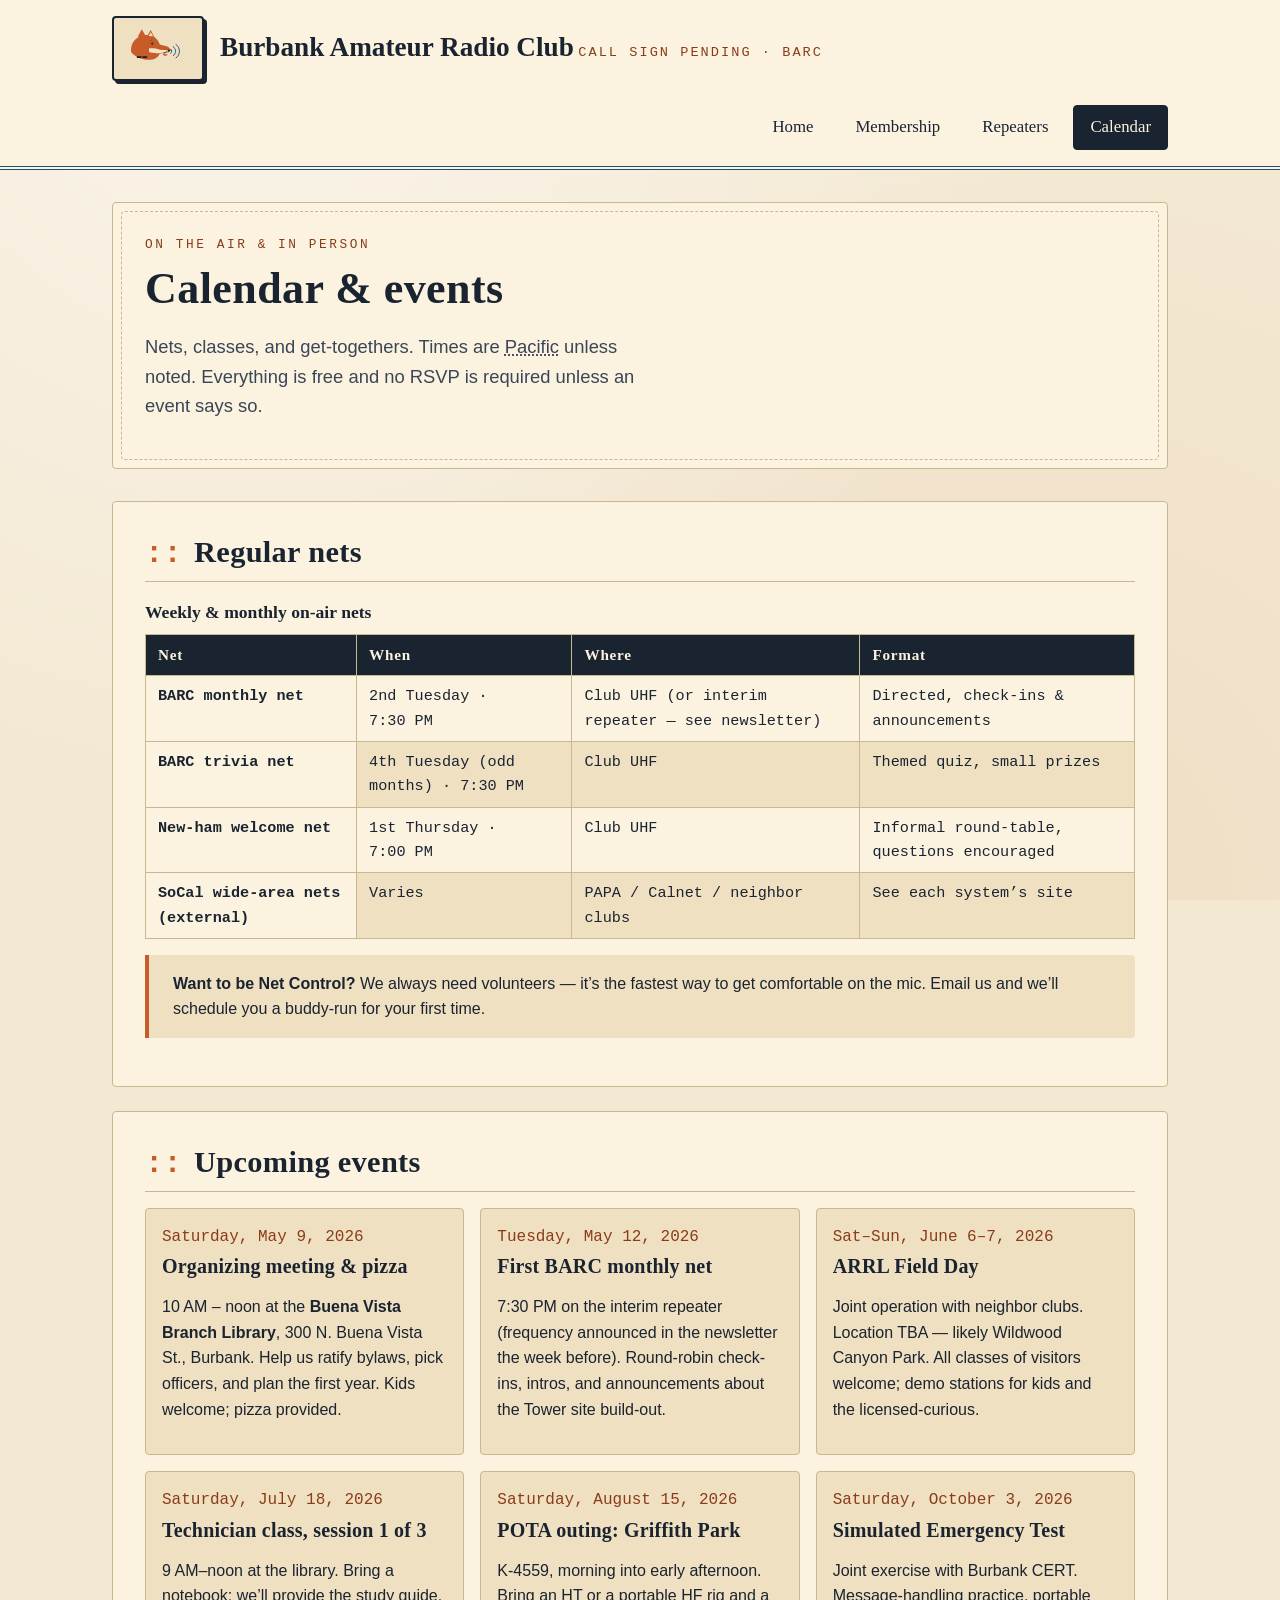
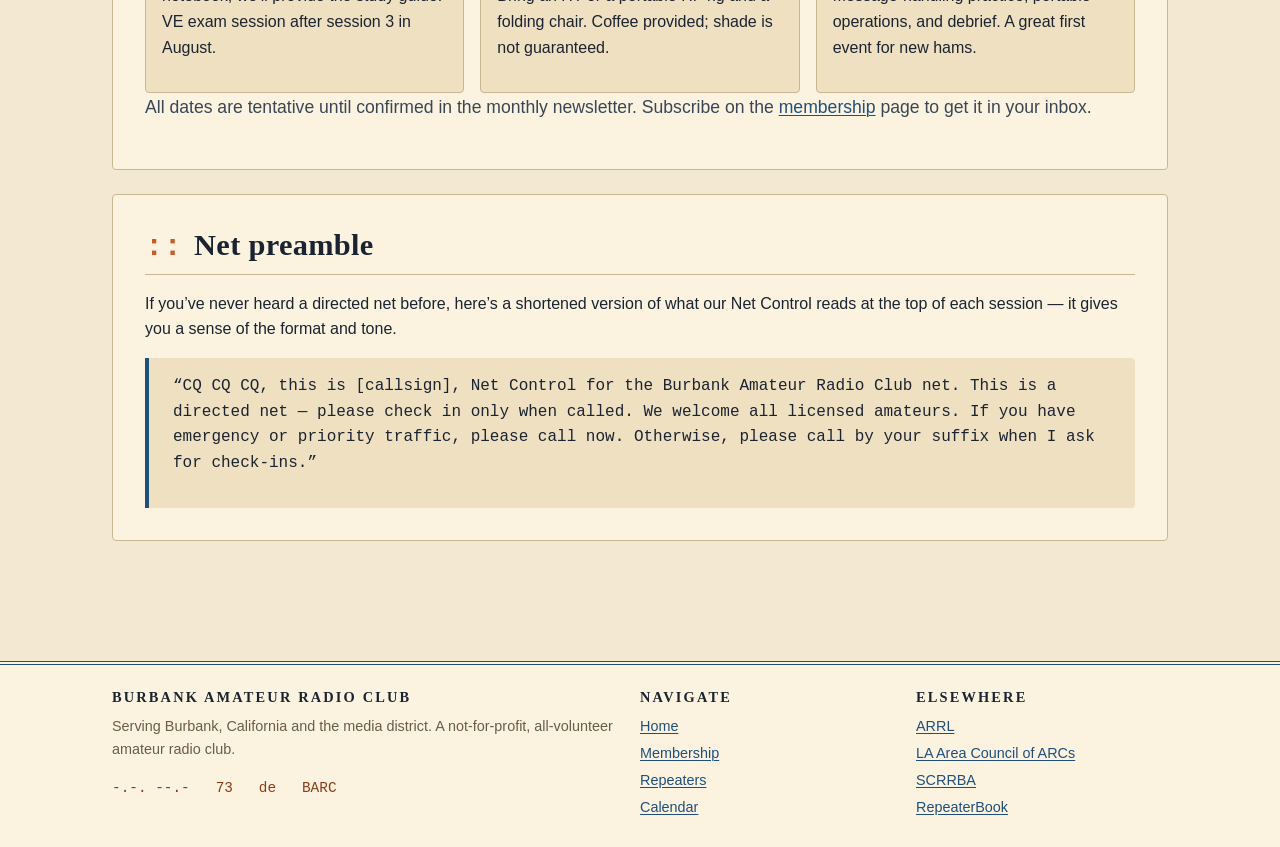
==== calendar.html @ c9621754 "Scaffold initial BARC website Static HTML5/CSS site for the Burbank Amateur Radio Club with four pag" ====
<!DOCTYPE html>
<html lang="en">
<head>
  <meta charset="UTF-8" />
  <meta name="viewport" content="width=device-width, initial-scale=1" />
  <title>Calendar &amp; Events — Burbank Amateur Radio Club</title>
  <meta name="description"
        content="Upcoming nets, classes, and events hosted by the Burbank Amateur Radio Club." />
  <link rel="icon" type="image/svg+xml" href="images/favicon.svg" />
  <link rel="stylesheet" href="css/style.css" />
</head>
<body>
  <a class="skip-link" href="#main">Skip to main content</a>

  <header class="masthead" role="banner">
    <div class="container masthead__inner">
      <a class="brand" href="index.html" aria-label="Burbank Amateur Radio Club home">
        <img class="brand__mark" src="images/logo.svg" alt="" width="92" height="58" />
        <span>
          <span class="brand__name">Burbank Amateur Radio Club</span>
          <span class="brand__call" aria-label="Club call sign pending">CALL SIGN&nbsp;PENDING &middot; BARC</span>
        </span>
      </a>

      <nav class="nav" aria-label="Primary">
        <ul class="nav__list">
          <li><a class="nav__link" href="index.html">Home</a></li>
          <li><a class="nav__link" href="membership.html">Membership</a></li>
          <li><a class="nav__link" href="repeaters.html">Repeaters</a></li>
          <li><a class="nav__link" href="calendar.html" aria-current="page">Calendar</a></li>
        </ul>
      </nav>
    </div>
  </header>

  <main id="main" class="container">

    <section class="hero" aria-labelledby="hero-title">
      <p class="hero__eyebrow">ON THE AIR &amp; IN PERSON</p>
      <h1 id="hero-title">Calendar &amp; events</h1>
      <p class="hero__lede">
        Nets, classes, and get-togethers. Times are
        <abbr title="Pacific Time, America/Los_Angeles">Pacific</abbr> unless noted.
        Everything is free and no RSVP is required unless an event says so.
      </p>
    </section>

    <!-- Recurring / regular schedule -->
    <section class="section" aria-labelledby="nets-title">
      <h2 id="nets-title" class="section__title">Regular nets</h2>

      <div class="table-wrap">
        <table class="data">
          <caption>Weekly &amp; monthly on-air nets</caption>
          <thead>
            <tr>
              <th scope="col">Net</th>
              <th scope="col">When</th>
              <th scope="col">Where</th>
              <th scope="col">Format</th>
            </tr>
          </thead>
          <tbody>
            <tr>
              <th scope="row">BARC monthly net</th>
              <td>2nd Tuesday &middot; 7:30&nbsp;PM</td>
              <td>Club UHF (or interim repeater &mdash; see newsletter)</td>
              <td>Directed, check-ins &amp; announcements</td>
            </tr>
            <tr>
              <th scope="row">BARC trivia net</th>
              <td>4th Tuesday (odd months) &middot; 7:30&nbsp;PM</td>
              <td>Club UHF</td>
              <td>Themed quiz, small prizes</td>
            </tr>
            <tr>
              <th scope="row">New-ham welcome net</th>
              <td>1st Thursday &middot; 7:00&nbsp;PM</td>
              <td>Club UHF</td>
              <td>Informal round-table, questions encouraged</td>
            </tr>
            <tr>
              <th scope="row">SoCal wide-area nets <span aria-hidden="true">(external)</span></th>
              <td>Varies</td>
              <td>PAPA / Calnet / neighbor clubs</td>
              <td>See each system&rsquo;s site</td>
            </tr>
          </tbody>
        </table>
      </div>

      <div class="callout" role="note">
        <strong>Want to be Net Control?</strong>
        We always need volunteers &mdash; it&rsquo;s the fastest way to get comfortable on the
        mic. Email us and we&rsquo;ll schedule you a buddy-run for your first time.
      </div>
    </section>

    <!-- Upcoming one-off events -->
    <section class="section" aria-labelledby="upcoming-title">
      <h2 id="upcoming-title" class="section__title">Upcoming events</h2>

      <ul class="cards">
        <li class="card">
          <p class="mono" style="color:var(--c-accent-d);margin:0 0 0.25rem">
            <time datetime="2026-05-09">Saturday, May&nbsp;9, 2026</time>
          </p>
          <h3>Organizing meeting &amp; pizza</h3>
          <p>
            10&nbsp;AM &ndash; noon at the
            <strong>Buena Vista Branch Library</strong>, 300 N. Buena Vista St., Burbank.
            Help us ratify bylaws, pick officers, and plan the first year.
            Kids welcome; pizza provided.
          </p>
        </li>
        <li class="card">
          <p class="mono" style="color:var(--c-accent-d);margin:0 0 0.25rem">
            <time datetime="2026-05-12">Tuesday, May&nbsp;12, 2026</time>
          </p>
          <h3>First BARC monthly net</h3>
          <p>
            7:30&nbsp;PM on the interim repeater (frequency announced in the
            newsletter the week before). Round-robin check-ins, intros, and
            announcements about the Tower site build-out.
          </p>
        </li>
        <li class="card">
          <p class="mono" style="color:var(--c-accent-d);margin:0 0 0.25rem">
            <time datetime="2026-06-06">Sat&ndash;Sun, June&nbsp;6&ndash;7, 2026</time>
          </p>
          <h3>ARRL Field Day</h3>
          <p>
            Joint operation with neighbor clubs. Location TBA &mdash; likely
            Wildwood Canyon Park. All classes of visitors welcome; demo stations
            for kids and the licensed-curious.
          </p>
        </li>
        <li class="card">
          <p class="mono" style="color:var(--c-accent-d);margin:0 0 0.25rem">
            <time datetime="2026-07-18">Saturday, July&nbsp;18, 2026</time>
          </p>
          <h3>Technician class, session 1 of 3</h3>
          <p>
            9&nbsp;AM&ndash;noon at the library. Bring a notebook; we&rsquo;ll provide the
            study guide. VE exam session after session 3 in August.
          </p>
        </li>
        <li class="card">
          <p class="mono" style="color:var(--c-accent-d);margin:0 0 0.25rem">
            <time datetime="2026-08-15">Saturday, August&nbsp;15, 2026</time>
          </p>
          <h3>POTA outing: Griffith Park</h3>
          <p>
            K-4559, morning into early afternoon. Bring an HT or a portable HF
            rig and a folding chair. Coffee provided; shade is not guaranteed.
          </p>
        </li>
        <li class="card">
          <p class="mono" style="color:var(--c-accent-d);margin:0 0 0.25rem">
            <time datetime="2026-10-03">Saturday, October&nbsp;3, 2026</time>
          </p>
          <h3>Simulated Emergency Test</h3>
          <p>
            Joint exercise with Burbank CERT. Message-handling practice,
            portable operations, and debrief. A great first event for new hams.
          </p>
        </li>
      </ul>

      <p class="lede">
        All dates are tentative until confirmed in the monthly newsletter.
        Subscribe on the <a href="membership.html">membership</a> page to get it
        in your inbox.
      </p>
    </section>

    <!-- Net preamble (educational, a fun retro touch) -->
    <section class="section" aria-labelledby="preamble-title">
      <h2 id="preamble-title" class="section__title">Net preamble</h2>
      <p>
        If you&rsquo;ve never heard a directed net before, here&rsquo;s a shortened version of
        what our Net Control reads at the top of each session &mdash; it gives you a
        sense of the format and tone.
      </p>
      <blockquote style="
        font-family: var(--ff-mono);
        background: var(--c-surface-2);
        border-left: 4px solid var(--c-primary);
        padding: var(--space-4) var(--space-6);
        margin: 0;
        border-radius: 0 var(--radius) var(--radius) 0;
      ">
        <p>
          &ldquo;CQ CQ CQ, this is <span class="visually-hidden">call sign pending</span>
          [callsign], Net Control for the Burbank Amateur Radio Club net.
          This is a directed net &mdash; please check in only when called.
          We welcome all licensed amateurs. If you have emergency or priority
          traffic, please call now. Otherwise, please call by your suffix
          when I ask for check-ins.&rdquo;
        </p>
      </blockquote>
    </section>

  </main>

  <footer class="footer" role="contentinfo">
    <div class="container footer__grid">
      <div>
        <h4>Burbank Amateur Radio Club</h4>
        <p>
          Serving Burbank, California and the media district.
          A not-for-profit, all-volunteer amateur radio club.
        </p>
        <p class="footer__sign">-.-. --.- &nbsp; 73 &nbsp; de &nbsp; BARC</p>
      </div>
      <div>
        <h4>Navigate</h4>
        <ul>
          <li><a href="index.html">Home</a></li>
          <li><a href="membership.html">Membership</a></li>
          <li><a href="repeaters.html">Repeaters</a></li>
          <li><a href="calendar.html">Calendar</a></li>
        </ul>
      </div>
      <div>
        <h4>Elsewhere</h4>
        <ul>
          <li><a href="https://www.arrl.org/" rel="external noopener">ARRL</a></li>
          <li><a href="https://laacarc.org/" rel="external noopener">LA Area Council of ARCs</a></li>
          <li><a href="https://www.scrrba.org/" rel="external noopener">SCRRBA</a></li>
          <li><a href="https://www.repeaterbook.com/" rel="external noopener">RepeaterBook</a></li>
        </ul>
      </div>
    </div>
  </footer>

</body>
</html>
---- css/style.css ----
/* =========================================================================
   Burbank Amateur Radio Club (BARC) — stylesheet
   -------------------------------------------------------------------------
   Goal: clean, accessible HTML5/CSS with a retro HAM-radio aesthetic
   (warm paper tones, masthead serifs, callsign monospace, schematic blue)
   tempered by modern layout, spacing, and focus handling.
   ========================================================================= */

/* ---- 1. Design tokens --------------------------------------------------- */
:root {
  /* Palette: warm paper + schematic blue + shiba rust */
  --c-bg:        #f3e8d2;   /* warm cream "paper" */
  --c-surface:   #fbf3e0;   /* slightly lighter card */
  --c-surface-2: #efe0c2;   /* sidebar / inset */
  --c-ink:       #1a2330;   /* near-black for text */
  --c-ink-soft:  #3a4656;
  --c-muted:     #6b5c46;
  --c-primary:   #1f4f7a;   /* schematic / old-ink blue */
  --c-primary-d: #15395a;
  --c-accent:    #c75b2a;   /* shiba rust (decorative / backgrounds) */
  --c-accent-d:  #8a3c18;   /* darker rust for small text (WCAG AA-safe on cream) */
  --c-mustard:   #d8a32b;
  --c-rule:      #c9b791;   /* hairline rule the color of aged paper */

  /* Type */
  --ff-serif:  Georgia, "Iowan Old Style", "Palatino Linotype", Palatino, serif;
  --ff-sans:   -apple-system, BlinkMacSystemFont, "Segoe UI", Roboto, "Helvetica Neue", Arial, sans-serif;
  --ff-mono:   "SFMono-Regular", ui-monospace, Menlo, Consolas, "Courier New", monospace;

  /* Rhythm */
  --fs-base:   1rem;         /* 16px */
  --lh-base:   1.6;
  --space-1:   0.25rem;
  --space-2:   0.5rem;
  --space-3:   0.75rem;
  --space-4:   1rem;
  --space-6:   1.5rem;
  --space-8:   2rem;
  --space-12:  3rem;

  --radius:    4px;
  --max-w:     68rem;
}

/* ---- 2. Reset-ish base -------------------------------------------------- */
*,
*::before,
*::after { box-sizing: border-box; }

html { scroll-behavior: smooth; }

@media (prefers-reduced-motion: reduce) {
  html { scroll-behavior: auto; }
  *,
  *::before,
  *::after {
    animation-duration: 0.001ms !important;
    animation-iteration-count: 1 !important;
    transition-duration: 0.001ms !important;
  }
}

body {
  margin: 0;
  font-family: var(--ff-sans);
  font-size: var(--fs-base);
  line-height: var(--lh-base);
  color: var(--c-ink);
  background-color: var(--c-bg);
  /* Subtle "old paper" gradient — no image required */
  background-image:
    radial-gradient(circle at 20% 0%, rgba(255,255,255,0.55), transparent 60%),
    radial-gradient(circle at 80% 100%, rgba(199,91,42,0.08), transparent 55%);
  background-attachment: fixed;
}

img, svg { max-width: 100%; height: auto; display: block; }

/* ---- 3. Typography ------------------------------------------------------ */
h1, h2, h3, h4 {
  font-family: var(--ff-serif);
  color: var(--c-ink);
  line-height: 1.2;
  margin: 0 0 var(--space-4);
  letter-spacing: 0.01em;
}
h1 { font-size: clamp(1.75rem, 2.4vw + 1rem, 2.75rem); }
h2 { font-size: clamp(1.4rem, 1.4vw + 1rem, 1.9rem); }
h3 { font-size: 1.25rem; }

p { margin: 0 0 var(--space-4); }

a {
  color: var(--c-primary);
  text-decoration-thickness: 1px;
  text-underline-offset: 2px;
}
a:hover { color: var(--c-primary-d); }
a:focus-visible {
  outline: 3px solid var(--c-mustard);
  outline-offset: 2px;
  border-radius: 2px;
}

/* Monospace for technical radio data (callsigns, frequencies, grid squares) */
.mono,
code,
kbd { font-family: var(--ff-mono); }

/* ---- 4. Accessibility helpers ------------------------------------------ */

/* Skip link, visible only on focus */
.skip-link {
  position: absolute;
  left: var(--space-2);
  top: -3rem;
  background: var(--c-ink);
  color: var(--c-bg);
  padding: var(--space-2) var(--space-4);
  border-radius: var(--radius);
  z-index: 100;
  text-decoration: none;
}
.skip-link:focus { top: var(--space-2); }

/* Visually hidden but still available to screen readers */
.visually-hidden {
  position: absolute !important;
  width: 1px; height: 1px;
  padding: 0; margin: -1px;
  overflow: hidden; clip: rect(0,0,0,0);
  white-space: nowrap; border: 0;
}

/* ---- 5. Layout shell --------------------------------------------------- */
.container {
  width: 100%;
  max-width: var(--max-w);
  margin-inline: auto;
  padding-inline: var(--space-4);
}

main {
  padding-block: var(--space-8) var(--space-12);
}

/* ---- 6. Masthead / header ---------------------------------------------- */
.masthead {
  background: var(--c-surface);
  border-bottom: 4px double var(--c-primary);
}
.masthead__inner {
  display: flex;
  align-items: center;
  gap: var(--space-6);
  padding-block: var(--space-4);
  flex-wrap: wrap;
}

/* Logo block: SVG framed like an old license plate / QSL card */
.brand {
  display: flex;
  align-items: center;
  gap: var(--space-4);
  text-decoration: none;
  color: inherit;
}
.brand__mark {
  width: 92px;
  height: auto;
  background: var(--c-surface-2);
  border: 2px solid var(--c-ink);
  padding: var(--space-2);
  border-radius: var(--radius);
  box-shadow: 3px 3px 0 var(--c-ink);
}
.brand__name {
  font-family: var(--ff-serif);
  font-weight: 700;
  font-size: clamp(1.3rem, 1.2vw + 1rem, 1.7rem);
  line-height: 1.1;
  margin: 0;
}
.brand__call {
  font-family: var(--ff-mono);
  font-size: 0.85rem;
  color: var(--c-accent-d);
  letter-spacing: 0.15em;
  text-transform: uppercase;
  margin-top: var(--space-1);
}

/* ---- 7. Primary navigation --------------------------------------------- */
.nav {
  margin-left: auto;
}
.nav__list {
  display: flex;
  flex-wrap: wrap;
  gap: var(--space-2);
  list-style: none;
  margin: 0;
  padding: 0;
}
.nav__link {
  display: inline-block;
  padding: var(--space-2) var(--space-4);
  font-family: var(--ff-serif);
  font-size: 1.05rem;
  color: var(--c-ink);
  text-decoration: none;
  border: 1px solid transparent;
  border-radius: var(--radius);
}
.nav__link:hover {
  background: var(--c-surface-2);
  border-color: var(--c-rule);
}
.nav__link[aria-current="page"] {
  background: var(--c-ink);
  color: var(--c-surface);
  border-color: var(--c-ink);
}

/* ---- 8. Hero / page banner --------------------------------------------- */
.hero {
  background: var(--c-surface);
  border: 1px solid var(--c-rule);
  border-radius: var(--radius);
  padding: var(--space-8);
  margin-bottom: var(--space-8);
  position: relative;
  overflow: hidden;
}
/* Retro ASCII-ish divider via border styles, no images. */
.hero::before {
  content: "";
  position: absolute;
  inset: 8px;
  border: 1px dashed var(--c-rule);
  pointer-events: none;
  border-radius: var(--radius);
}
.hero__eyebrow {
  font-family: var(--ff-mono);
  text-transform: uppercase;
  letter-spacing: 0.2em;
  font-size: 0.8rem;
  color: var(--c-accent-d);
  margin-bottom: var(--space-2);
}
.hero__lede {
  font-size: 1.15rem;
  color: var(--c-ink-soft);
  max-width: 48ch;
}

/* ---- 9. Content sections ----------------------------------------------- */
.section {
  background: var(--c-surface);
  border: 1px solid var(--c-rule);
  border-radius: var(--radius);
  padding: var(--space-8);
  margin-bottom: var(--space-6);
}
.section__title {
  display: flex;
  align-items: baseline;
  gap: var(--space-3);
  margin-bottom: var(--space-4);
  border-bottom: 1px solid var(--c-rule);
  padding-bottom: var(--space-2);
}
.section__title::before {
  content: "::";
  color: var(--c-accent);
  font-family: var(--ff-mono);
}

/* Two-column content where the viewport allows. */
.grid-2 {
  display: grid;
  gap: var(--space-6);
  grid-template-columns: 1fr;
}
@media (min-width: 48rem) {
  .grid-2 { grid-template-columns: 1fr 1fr; }
}

/* Card list for features / event highlights */
.cards {
  display: grid;
  gap: var(--space-4);
  grid-template-columns: 1fr;
  list-style: none;
  padding: 0;
  margin: 0;
}
@media (min-width: 40rem) { .cards { grid-template-columns: 1fr 1fr; } }
@media (min-width: 64rem) { .cards { grid-template-columns: repeat(3, 1fr); } }

.card {
  background: var(--c-surface-2);
  border: 1px solid var(--c-rule);
  border-radius: var(--radius);
  padding: var(--space-4);
}
.card h3 { margin-top: 0; }

/* "Callout" / notice box */
.callout {
  border-left: 4px solid var(--c-accent);
  background: var(--c-surface-2);
  padding: var(--space-4) var(--space-6);
  border-radius: 0 var(--radius) var(--radius) 0;
  margin-block: var(--space-4);
}
.callout--info { border-left-color: var(--c-primary); }

/* ---- 10. Data tables (repeaters, net schedule) ------------------------- */
.table-wrap { overflow-x: auto; }

table.data {
  width: 100%;
  border-collapse: collapse;
  font-family: var(--ff-mono);
  font-size: 0.95rem;
  background: var(--c-surface);
}
table.data caption {
  caption-side: top;
  text-align: left;
  font-family: var(--ff-serif);
  font-size: 1.1rem;
  font-weight: 700;
  margin-bottom: var(--space-2);
}
table.data th,
table.data td {
  padding: var(--space-2) var(--space-3);
  border: 1px solid var(--c-rule);
  text-align: left;
  vertical-align: top;
}
table.data thead th {
  background: var(--c-ink);
  color: var(--c-surface);
  font-family: var(--ff-serif);
  letter-spacing: 0.05em;
}
table.data tbody tr:nth-child(even) td { background: var(--c-surface-2); }

/* ---- 11. Definition-style "spec" list ---------------------------------- */
.spec {
  display: grid;
  grid-template-columns: max-content 1fr;
  gap: var(--space-2) var(--space-4);
  margin: 0;
  font-family: var(--ff-mono);
  font-size: 0.95rem;
}
.spec dt { color: var(--c-muted); text-transform: uppercase; letter-spacing: 0.1em; font-size: 0.8rem; align-self: center; }
.spec dd { margin: 0; }

/* ---- 12. Buttons -------------------------------------------------------- */
.btn {
  display: inline-block;
  font-family: var(--ff-serif);
  font-weight: 700;
  font-size: 1rem;
  padding: var(--space-3) var(--space-6);
  background: var(--c-primary);
  color: var(--c-surface);
  border: 2px solid var(--c-primary-d);
  border-radius: var(--radius);
  text-decoration: none;
  box-shadow: 3px 3px 0 var(--c-ink);
  transition: transform 120ms ease, box-shadow 120ms ease, background 120ms ease;
}
.btn:hover {
  background: var(--c-primary-d);
  color: var(--c-surface);
  transform: translate(-1px, -1px);
  box-shadow: 4px 4px 0 var(--c-ink);
}
.btn:active {
  transform: translate(2px, 2px);
  box-shadow: 1px 1px 0 var(--c-ink);
}
.btn--ghost {
  background: transparent;
  color: var(--c-primary);
  border-color: var(--c-primary);
  box-shadow: none;
}
.btn--ghost:hover {
  background: var(--c-primary);
  color: var(--c-surface);
}

/* ---- 13. Forms ---------------------------------------------------------- */
.form {
  display: grid;
  gap: var(--space-4);
  max-width: 40rem;
}
.form label {
  display: block;
  font-weight: 600;
  margin-bottom: var(--space-1);
}
.form input,
.form select,
.form textarea {
  width: 100%;
  font: inherit;
  padding: var(--space-2) var(--space-3);
  background: var(--c-bg);
  border: 1px solid var(--c-ink-soft);
  border-radius: var(--radius);
  color: var(--c-ink);
}
.form input:focus-visible,
.form select:focus-visible,
.form textarea:focus-visible {
  outline: 3px solid var(--c-mustard);
  outline-offset: 1px;
  border-color: var(--c-ink);
}
.form small { color: var(--c-muted); }

/* ---- 14. Footer --------------------------------------------------------- */
.footer {
  border-top: 4px double var(--c-primary);
  background: var(--c-surface);
  padding-block: var(--space-6);
  margin-top: var(--space-12);
  color: var(--c-muted);
  font-size: 0.9rem;
}
.footer__grid {
  display: grid;
  gap: var(--space-6);
  grid-template-columns: 1fr;
}
@media (min-width: 48rem) {
  .footer__grid { grid-template-columns: 2fr 1fr 1fr; }
}
.footer h4 {
  font-size: 0.9rem;
  text-transform: uppercase;
  letter-spacing: 0.15em;
  color: var(--c-ink);
  margin-bottom: var(--space-2);
}
.footer ul { list-style: none; padding: 0; margin: 0; }
.footer li { margin-bottom: var(--space-1); }
.footer__sign {
  font-family: var(--ff-mono);
  color: var(--c-accent-d);
  margin-top: var(--space-4);
}

/* ---- 15. Utility -------------------------------------------------------- */
.stack > * + * { margin-top: var(--space-4); }
.text-center { text-align: center; }
.lede { font-size: 1.1rem; color: var(--c-ink-soft); }
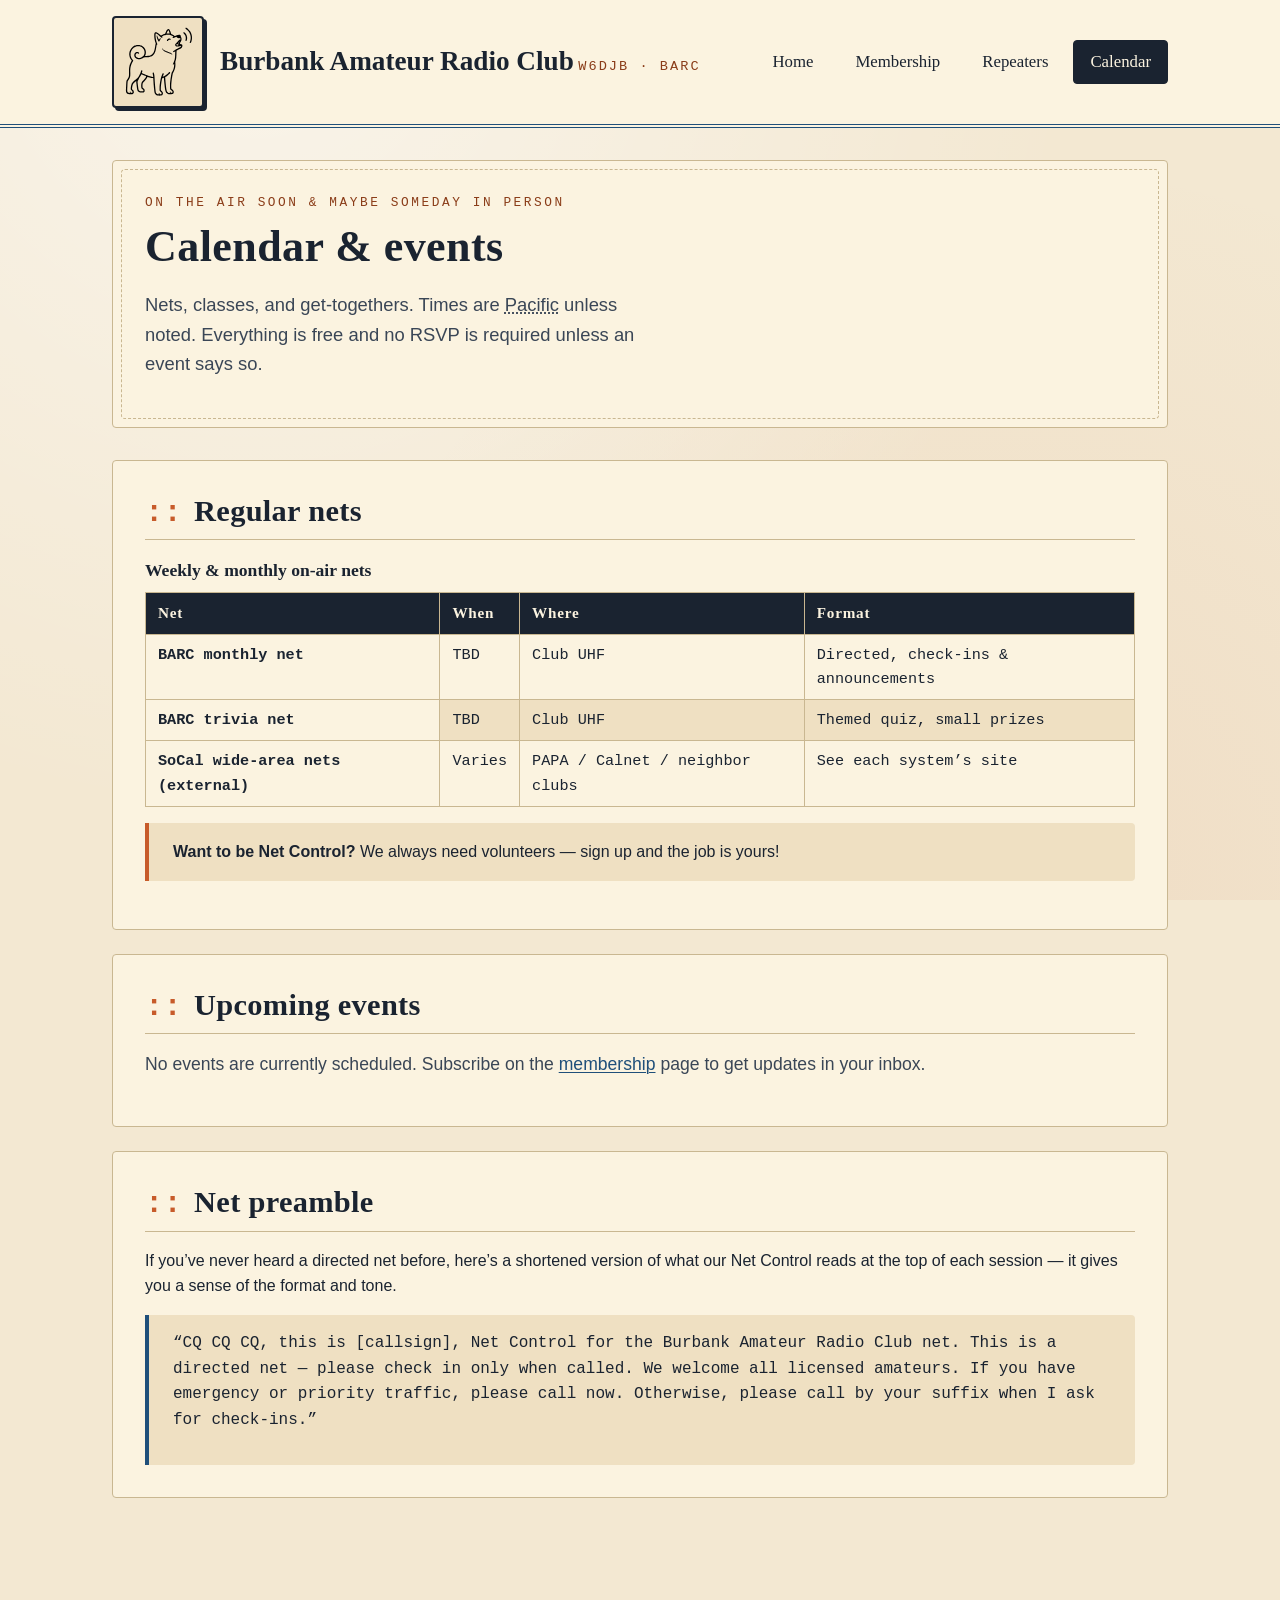
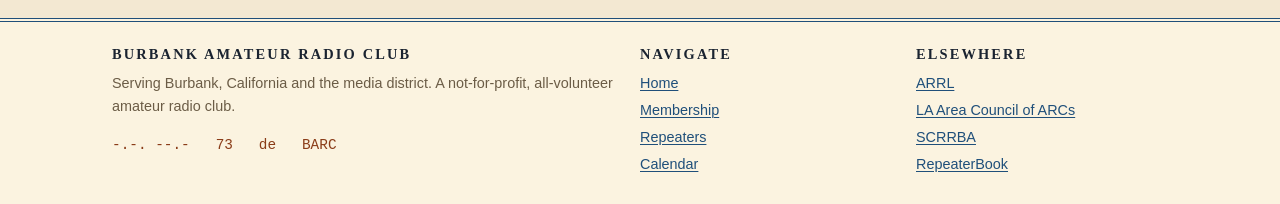
==== commit e6681afa: "human content updates to reflect that this is not a real club with members yet, just a project" ====
--- a/calendar.html
+++ b/calendar.html
@@ -18,7 +18,7 @@
         <img class="brand__mark" src="images/logo.svg" alt="" width="92" height="58" />
         <span>
           <span class="brand__name">Burbank Amateur Radio Club</span>
-          <span class="brand__call" aria-label="Club call sign pending">CALL SIGN&nbsp;PENDING &middot; BARC</span>
+          <span class="brand__call" aria-label="Club call sign pending">W6DJB &middot; BARC</span>
         </span>
       </a>
 
@@ -36,7 +36,7 @@
   <main id="main" class="container">
 
     <section class="hero" aria-labelledby="hero-title">
-      <p class="hero__eyebrow">ON THE AIR &amp; IN PERSON</p>
+      <p class="hero__eyebrow">ON THE AIR SOON &amp; MAYBE SOMEDAY IN PERSON</p>
       <h1 id="hero-title">Calendar &amp; events</h1>
       <p class="hero__lede">
         Nets, classes, and get-togethers. Times are
@@ -63,21 +63,15 @@
           <tbody>
             <tr>
               <th scope="row">BARC monthly net</th>
-              <td>2nd Tuesday &middot; 7:30&nbsp;PM</td>
-              <td>Club UHF (or interim repeater &mdash; see newsletter)</td>
+              <td>TBD</td>
+              <td>Club UHF</td>
               <td>Directed, check-ins &amp; announcements</td>
             </tr>
             <tr>
               <th scope="row">BARC trivia net</th>
-              <td>4th Tuesday (odd months) &middot; 7:30&nbsp;PM</td>
+              <td>TBD</td>
               <td>Club UHF</td>
               <td>Themed quiz, small prizes</td>
-            </tr>
-            <tr>
-              <th scope="row">New-ham welcome net</th>
-              <td>1st Thursday &middot; 7:00&nbsp;PM</td>
-              <td>Club UHF</td>
-              <td>Informal round-table, questions encouraged</td>
             </tr>
             <tr>
               <th scope="row">SoCal wide-area nets <span aria-hidden="true">(external)</span></th>
@@ -91,8 +85,7 @@
 
       <div class="callout" role="note">
         <strong>Want to be Net Control?</strong>
-        We always need volunteers &mdash; it&rsquo;s the fastest way to get comfortable on the
-        mic. Email us and we&rsquo;ll schedule you a buddy-run for your first time.
+        We always need volunteers &mdash; sign up and the job is yours!
       </div>
     </section>
 
@@ -100,6 +93,7 @@
     <section class="section" aria-labelledby="upcoming-title">
       <h2 id="upcoming-title" class="section__title">Upcoming events</h2>
 
+	<!--
       <ul class="cards">
         <li class="card">
           <p class="mono" style="color:var(--c-accent-d);margin:0 0 0.25rem">
@@ -166,11 +160,11 @@
           </p>
         </li>
       </ul>
+	  -->
 
       <p class="lede">
-        All dates are tentative until confirmed in the monthly newsletter.
-        Subscribe on the <a href="membership.html">membership</a> page to get it
-        in your inbox.
+        No events are currently scheduled.
+        Subscribe on the <a href="membership.html">membership</a> page to get updates in your inbox.
       </p>
     </section>
 
@@ -191,7 +185,7 @@
         border-radius: 0 var(--radius) var(--radius) 0;
       ">
         <p>
-          &ldquo;CQ CQ CQ, this is <span class="visually-hidden">call sign pending</span>
+          &ldquo;CQ CQ CQ, this is
           [callsign], Net Control for the Burbank Amateur Radio Club net.
           This is a directed net &mdash; please check in only when called.
           We welcome all licensed amateurs. If you have emergency or priority
